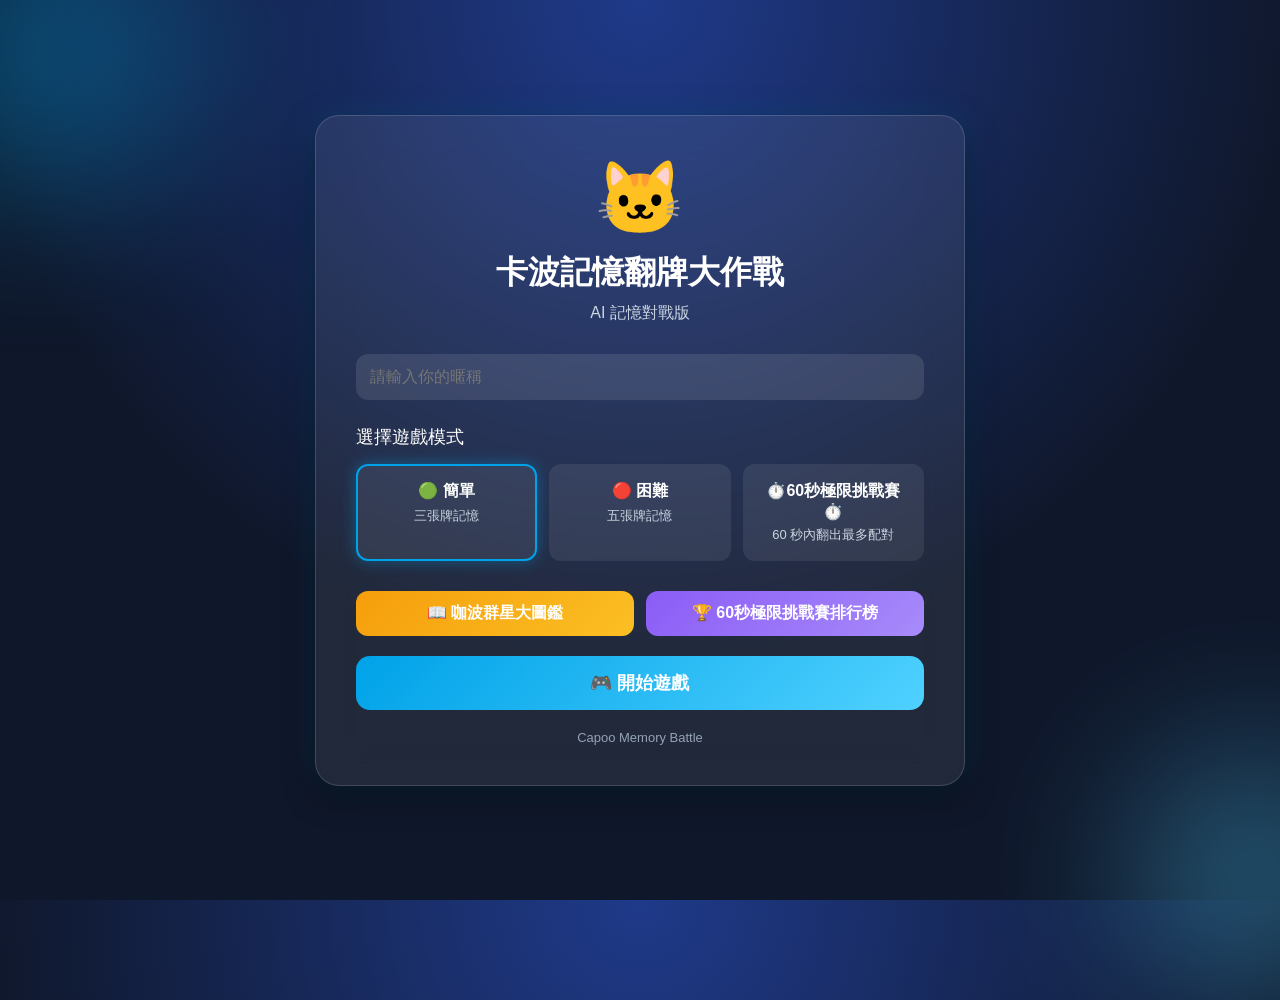
==== capoo-game/index.html @ b572db35 "Add files via upload" ====
<!DOCTYPE html>
<html lang="zh-Hant">
<head>
<meta charset="UTF-8">
<meta name="viewport" content="width=device-width, initial-scale=1.0">
<title>卡波記憶翻牌大作戰</title>

<style>

*{
    margin:0;
    padding:0;
    box-sizing:border-box;
}

body{
    min-height:100vh;
    display:flex;
    justify-content:center;
    align-items:center;

    font-family:"Microsoft JhengHei",sans-serif;

    background:
    radial-gradient(circle at top,#1f3a8a,#0f172a 60%),
    #0f172a;

    overflow:hidden;
}

/* 背景光球 */
body::before,
body::after{
    content:"";
    position:absolute;
    border-radius:50%;
    filter:blur(80px);
    opacity:.35;
}

body::before{
    width:300px;
    height:300px;
    background:#00A2E8;
    top:-100px;
    left:-100px;
}

body::after{
    width:250px;
    height:250px;
    background:#4fd1ff;
    bottom:-100px;
    right:-100px;
}

/* 主卡片 */
.login-box{

    width:650px;
    max-width:95%;

    padding:40px;

    border-radius:24px;

    background:rgba(255,255,255,.08);

    backdrop-filter:blur(20px);

    border:1px solid rgba(255,255,255,.15);

    box-shadow:
    0 10px 30px rgba(0,0,0,.5),
    0 0 30px rgba(0,162,232,.2);

    position:relative;
    z-index:10;
}

.logo{
    font-size:72px;
    margin-bottom:10px;
    text-align:center;
}

h1{
    color:white;
    font-size:32px;
    margin-bottom:8px;
    text-align:center;
}

.subtitle{
    color:#cbd5e1;
    margin-bottom:30px;
    text-align:center;
}

input[type=text]{

    width:100%;
    padding:14px;

    border:none;
    border-radius:12px;

    background:rgba(255,255,255,.1);

    color:white;
    font-size:16px;

    outline:none;

    margin-bottom:25px;
}

input[type=text]:focus{
    box-shadow:0 0 15px rgba(0,162,232,.5);
}

.section-title{
    color:#fff;
    margin-bottom:15px;
    font-size:18px;
}

/* 模式卡片 */
.difficulty{
    display:flex;
    gap:12px;
    margin-bottom:30px;
}

.diff-card{
    flex:1;
    padding:15px;

    border-radius:12px;

    background:rgba(255,255,255,.08);

    border:2px solid transparent;

    cursor:pointer;

    transition:.3s;

    text-align:center;
}

.diff-card:hover{
    transform:translateY(-3px);
}

.diff-card input{
    display:none;
}

.diff-card:has(input:checked){
    border-color:#00A2E8;
    box-shadow:0 0 15px rgba(0,162,232,.4);
}

.diff-title{
    color:white;
    font-weight:bold;
    font-size:16px;
}

.diff-desc{
    color:#cbd5e1;
    font-size:13px;
    margin-top:5px;
}

/* 按鈕 */
.start-btn{

    width:100%;

    padding:15px;

    border:none;
    border-radius:14px;

    background:linear-gradient(135deg,#00A2E8,#4fd1ff);

    color:white;

    font-size:18px;
    font-weight:bold;

    cursor:pointer;

    transition:.3s;
}

.start-btn:hover{

    transform:translateY(-2px);

    box-shadow:
    0 0 20px rgba(0,162,232,.5);
}

.footer{
    margin-top:20px;
    color:#94a3b8;
    font-size:13px;
    text-align:center;
}

/* 手機版 */
@media(max-width:700px){

    .difficulty{
        flex-direction:column;
    }

    .login-box{
        width:95%;
    }
}

</style>
</head>

<body>

<div class="login-box">

    <div class="logo">🐱</div>

    <h1>卡波記憶翻牌大作戰</h1>

    <div class="subtitle">
        AI 記憶對戰版
    </div>

    <form onsubmit="startGame(event)">

        <input
            type="text"
            id="username"
            placeholder="請輸入你的暱稱"
            required
        >

        <div class="section-title">
            選擇遊戲模式
        </div>

        <div class="difficulty">

            <label class="diff-card">

                <input
                    type="radio"
                    name="difficulty"
                    value="easy"
                    checked
                >

                <div class="diff-title">
                    🟢 簡單
                </div>

                <div class="diff-desc">
                    三張牌記憶
                </div>

            </label>

            <label class="diff-card">

                <input
                    type="radio"
                    name="difficulty"
                    value="hard"
                >

                <div class="diff-title">
                    🔴 困難
                </div>

                <div class="diff-desc">
                    五張牌記憶
                </div>

            </label>

            <label class="diff-card">

                <input
                    type="radio"
                    name="difficulty"
                    value="challenge"
                >

                <div class="diff-title">
                    ⏱️60秒極限挑戰賽⏱️
                </div>

                <div class="diff-desc">
                    60 秒內翻出最多配對
                </div>

            </label>

        </div>
        <div style="
        display:flex;
        gap:12px;
        margin-bottom:20px;
        ">

            <button
                type="button"
                onclick="window.location.href='story.html'"
                style="
                flex:1;
                padding:12px;
                border:none;
                border-radius:12px;
                cursor:pointer;
                font-size:16px;
                font-weight:bold;
                background:linear-gradient(135deg,#f59e0b,#fbbf24);
                color:white;
                ">
                📖 咖波群星大圖鑑
            </button>

            <button
                type="button"
                onclick="window.location.href='leaderboard.html'"
                style="
                flex:1;
                padding:12px;
                border:none;
                border-radius:12px;
                cursor:pointer;
                font-size:16px;
                font-weight:bold;
                background:linear-gradient(135deg,#8b5cf6,#a78bfa);
                color:white;
                ">
                🏆 60秒極限挑戰賽排行榜
            </button>

        </div>
        <button class="start-btn">
            🎮 開始遊戲
        </button>

    </form>

    <div class="footer">
        Capoo Memory Battle
    </div>

</div>

<script>

function startGame(e){

    e.preventDefault();

    const username =
        document.getElementById("username").value;

    const difficulty =
        document.querySelector(
            "input[name='difficulty']:checked"
        ).value;

    let url;

    if(difficulty === "challenge"){

        url =
        `challenge.html?user=${encodeURIComponent(username)}`;

    }else{

        url =
        `game.html?user=${encodeURIComponent(username)}&difficulty=${difficulty}`;

    }

    window.location.href = url;
}

</script>

</body>
</html>
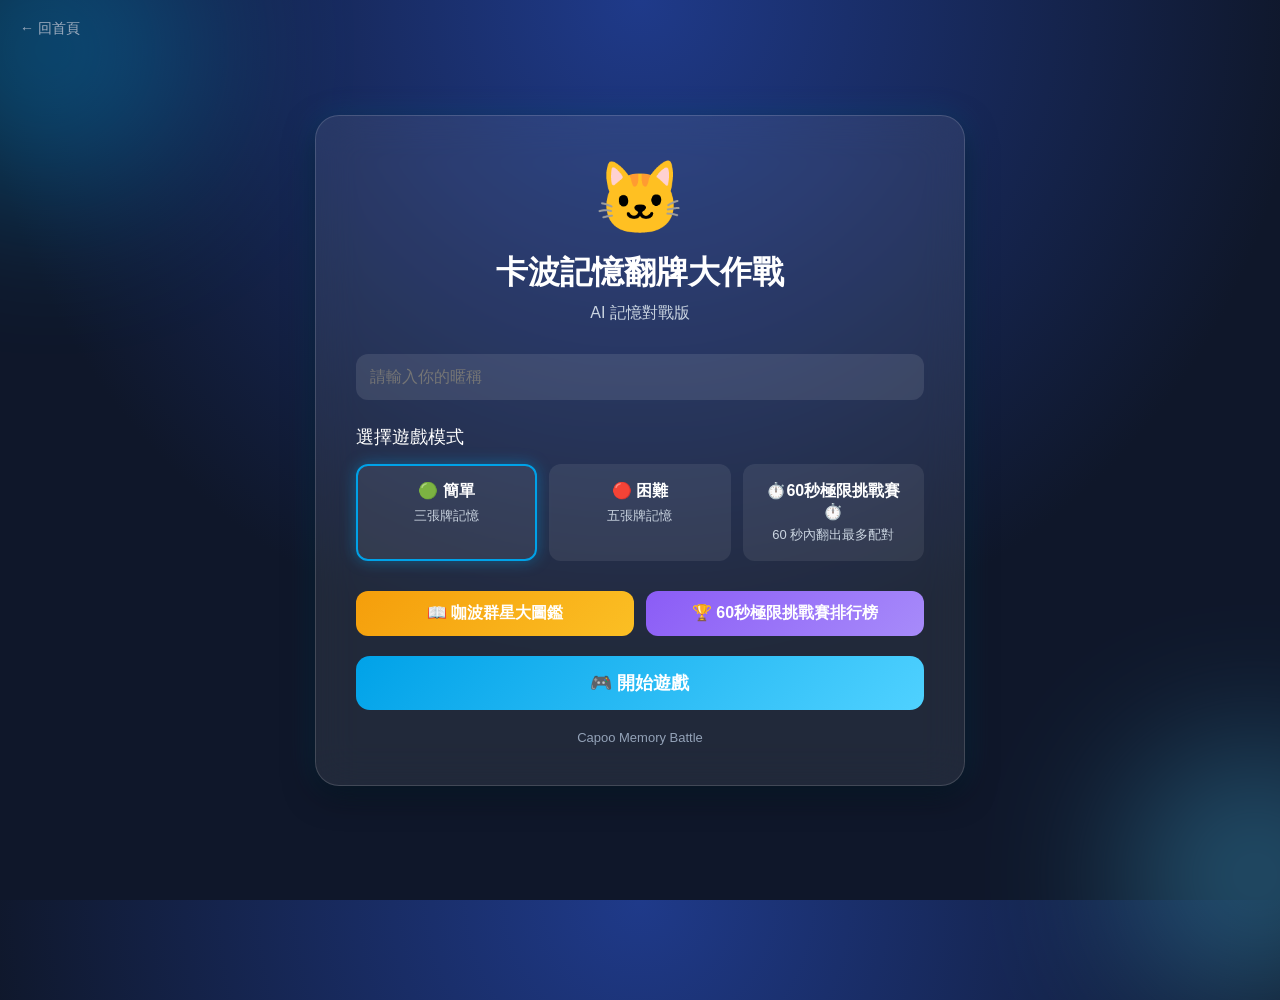
==== commit f6efba3d: "Add files via upload" ====
--- a/capoo-game/index.html
+++ b/capoo-game/index.html
@@ -80,7 +80,7 @@
 
 .logo{
     font-size:72px;
-    margin-bottom:10px;
+    margin-bottom:10px; 
     text-align:center;
 }
 
@@ -227,6 +227,10 @@
 </head>
 
 <body>
+
+<a href="home.html" class="back-link" style="position: absolute; top: 20px; left: 20px; color: #a0aec0; text-decoration: none; font-size: 14px;">
+  &#8592; 回首頁
+</a>
 
 <div class="login-box">
 
@@ -353,6 +357,7 @@
         <button class="start-btn">
             🎮 開始遊戲
         </button>
+		
 
     </form>
 
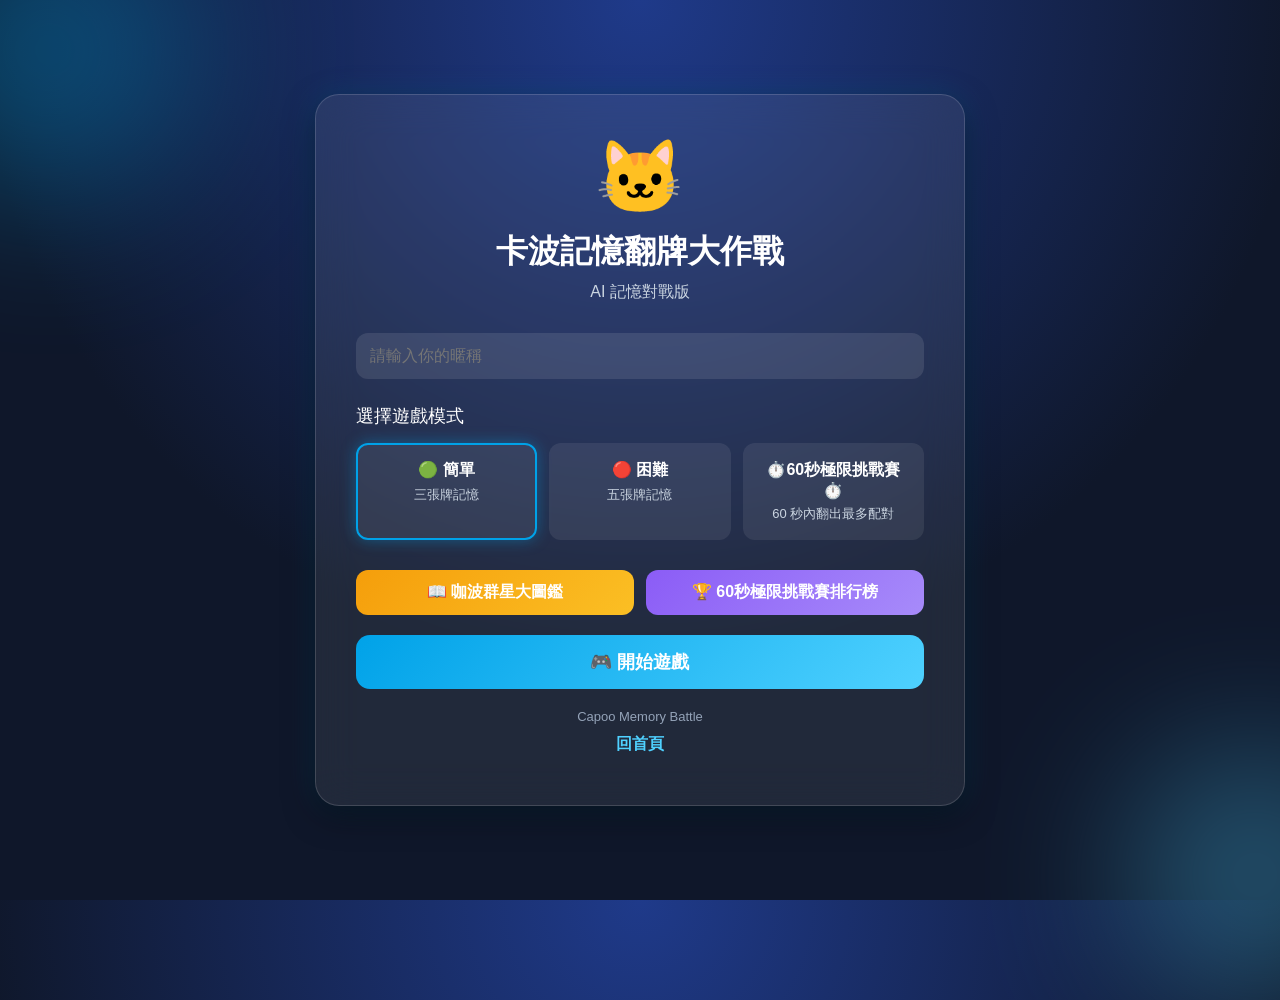
==== commit d16e72f2: "Add files via upload" ====
--- a/capoo-game/index.html
+++ b/capoo-game/index.html
@@ -228,9 +228,7 @@
 
 <body>
 
-<a href="home.html" class="back-link" style="position: absolute; top: 20px; left: 20px; color: #a0aec0; text-decoration: none; font-size: 14px;">
-  &#8592; 回首頁
-</a>
+
 
 <div class="login-box">
 
@@ -364,7 +362,9 @@
     <div class="footer">
         Capoo Memory Battle
     </div>
-
+<div style="text-align: center; padding: 10px;">
+    <a href="home.html" style="color: #4fd1ff; text-decoration: none; font-size: 16px; font-weight: bold;">回首頁</a>
+</div>
 </div>
 
 <script>
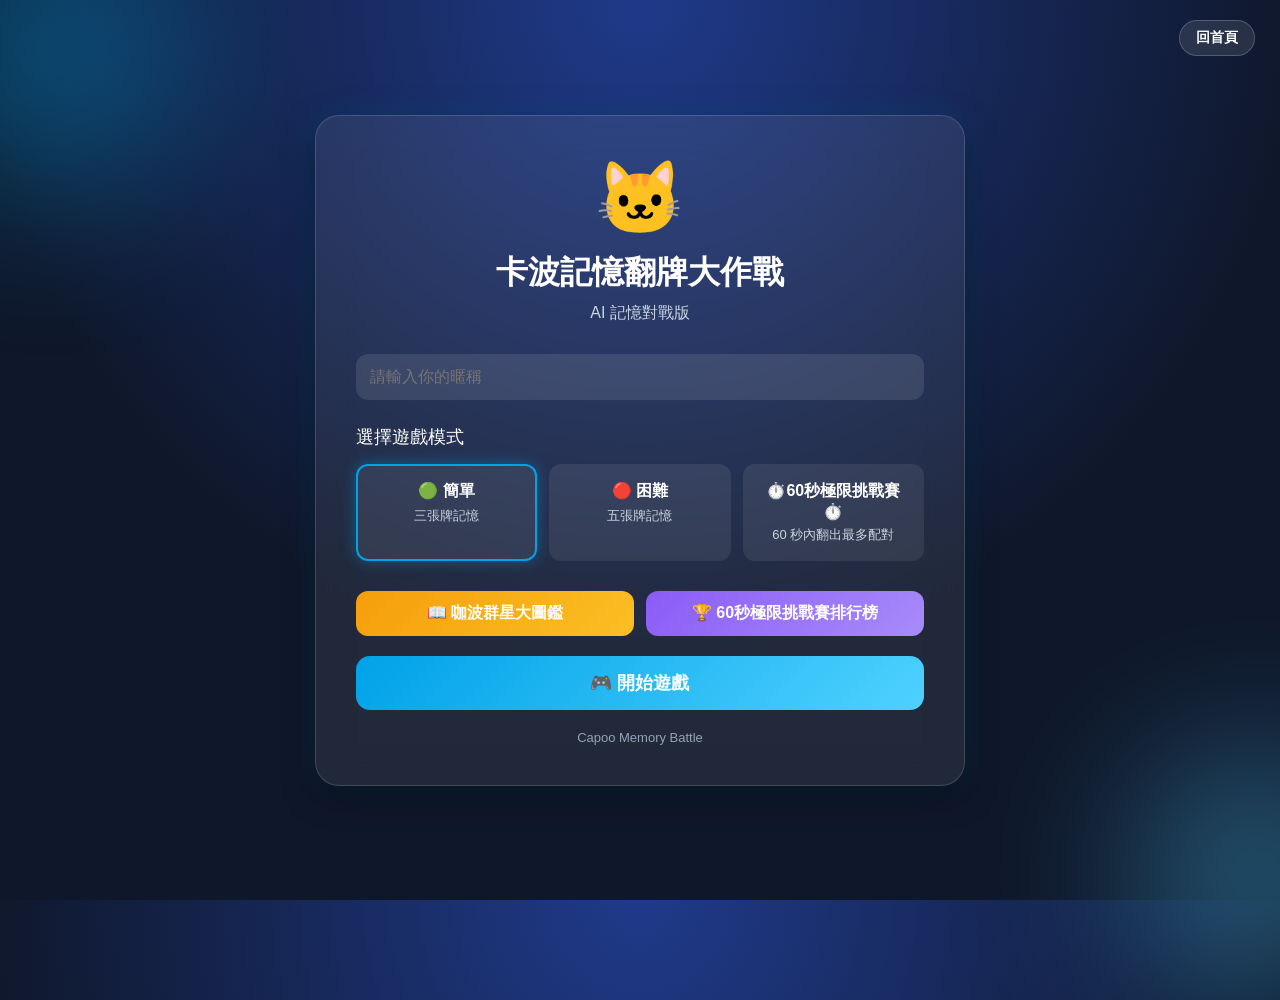
==== commit fda0a050: "Add files via upload" ====
--- a/capoo-game/index.html
+++ b/capoo-game/index.html
@@ -211,6 +211,28 @@
     text-align:center;
 }
 
+/* 右上角懸浮返回首頁按鈕 (手機電腦共用) */
+.floating-home-btn {
+    position: fixed;
+    top: 20px;
+    right: 25px;
+    background: rgba(255, 255, 255, 0.1);
+    backdrop-filter: blur(5px);
+    border: 1px solid rgba(255, 255, 255, 0.2);
+    color: white;
+    padding: 8px 16px;
+    border-radius: 20px;
+    text-decoration: none;
+    font-size: 14px;
+    font-weight: bold;
+    z-index: 9999;
+    transition: 0.3s;
+}
+.floating-home-btn:hover {
+    background: rgba(0, 162, 232, 0.4);
+    border-color: #4fd1ff;
+}
+
 /* 手機版 */
 @media(max-width:700px){
 
@@ -220,6 +242,7 @@
 
     .login-box{
         width:95%;
+        padding: 20px;
     }
 }
 
@@ -228,7 +251,8 @@
 
 <body>
 
-
+<!-- 右上角固定返回首頁按鈕，手機電腦隨時點得到 -->
+<a href="home.html" class="floating-home-btn">回首頁</a>
 
 <div class="login-box">
 
@@ -355,16 +379,14 @@
         <button class="start-btn">
             🎮 開始遊戲
         </button>
-		
+        
 
     </form>
 
     <div class="footer">
         Capoo Memory Battle
     </div>
-<div style="text-align: center; padding: 10px;">
-    <a href="home.html" style="color: #4fd1ff; text-decoration: none; font-size: 16px; font-weight: bold;">回首頁</a>
-</div>
+
 </div>
 
 <script>
